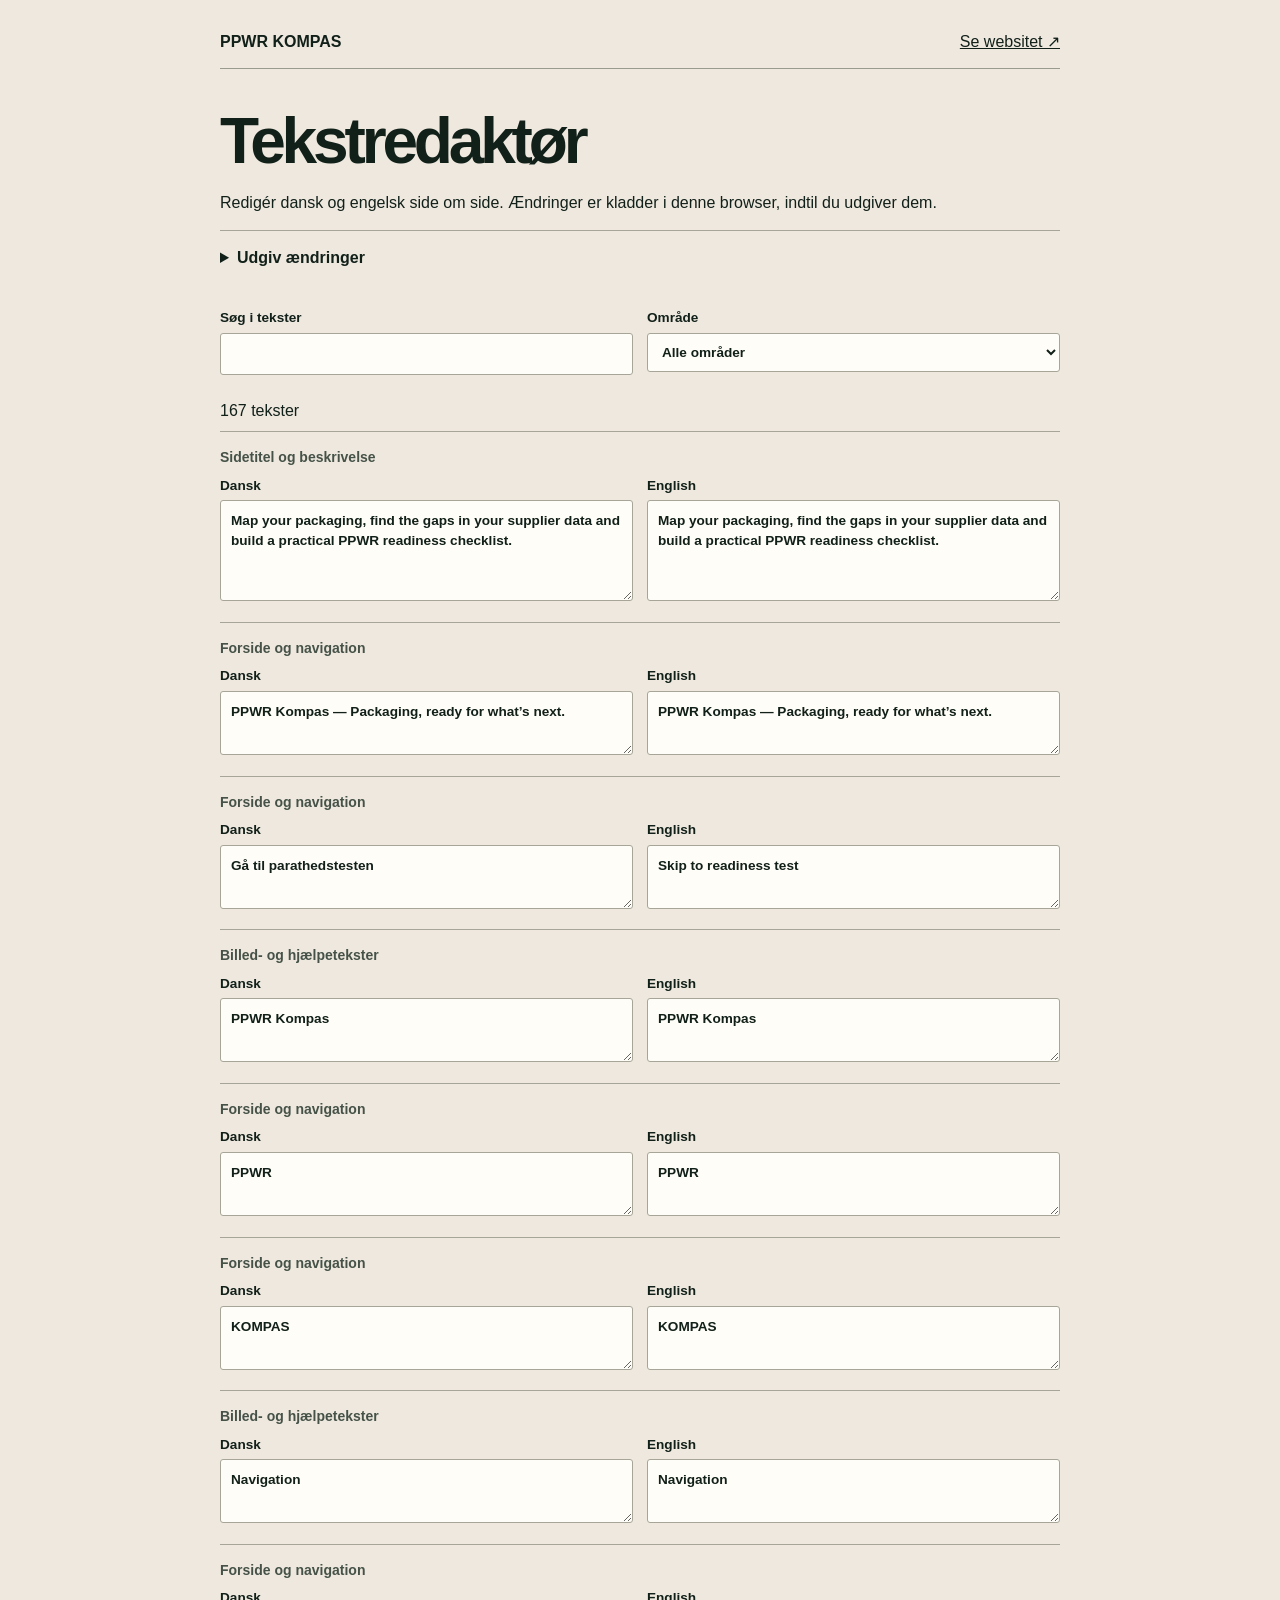
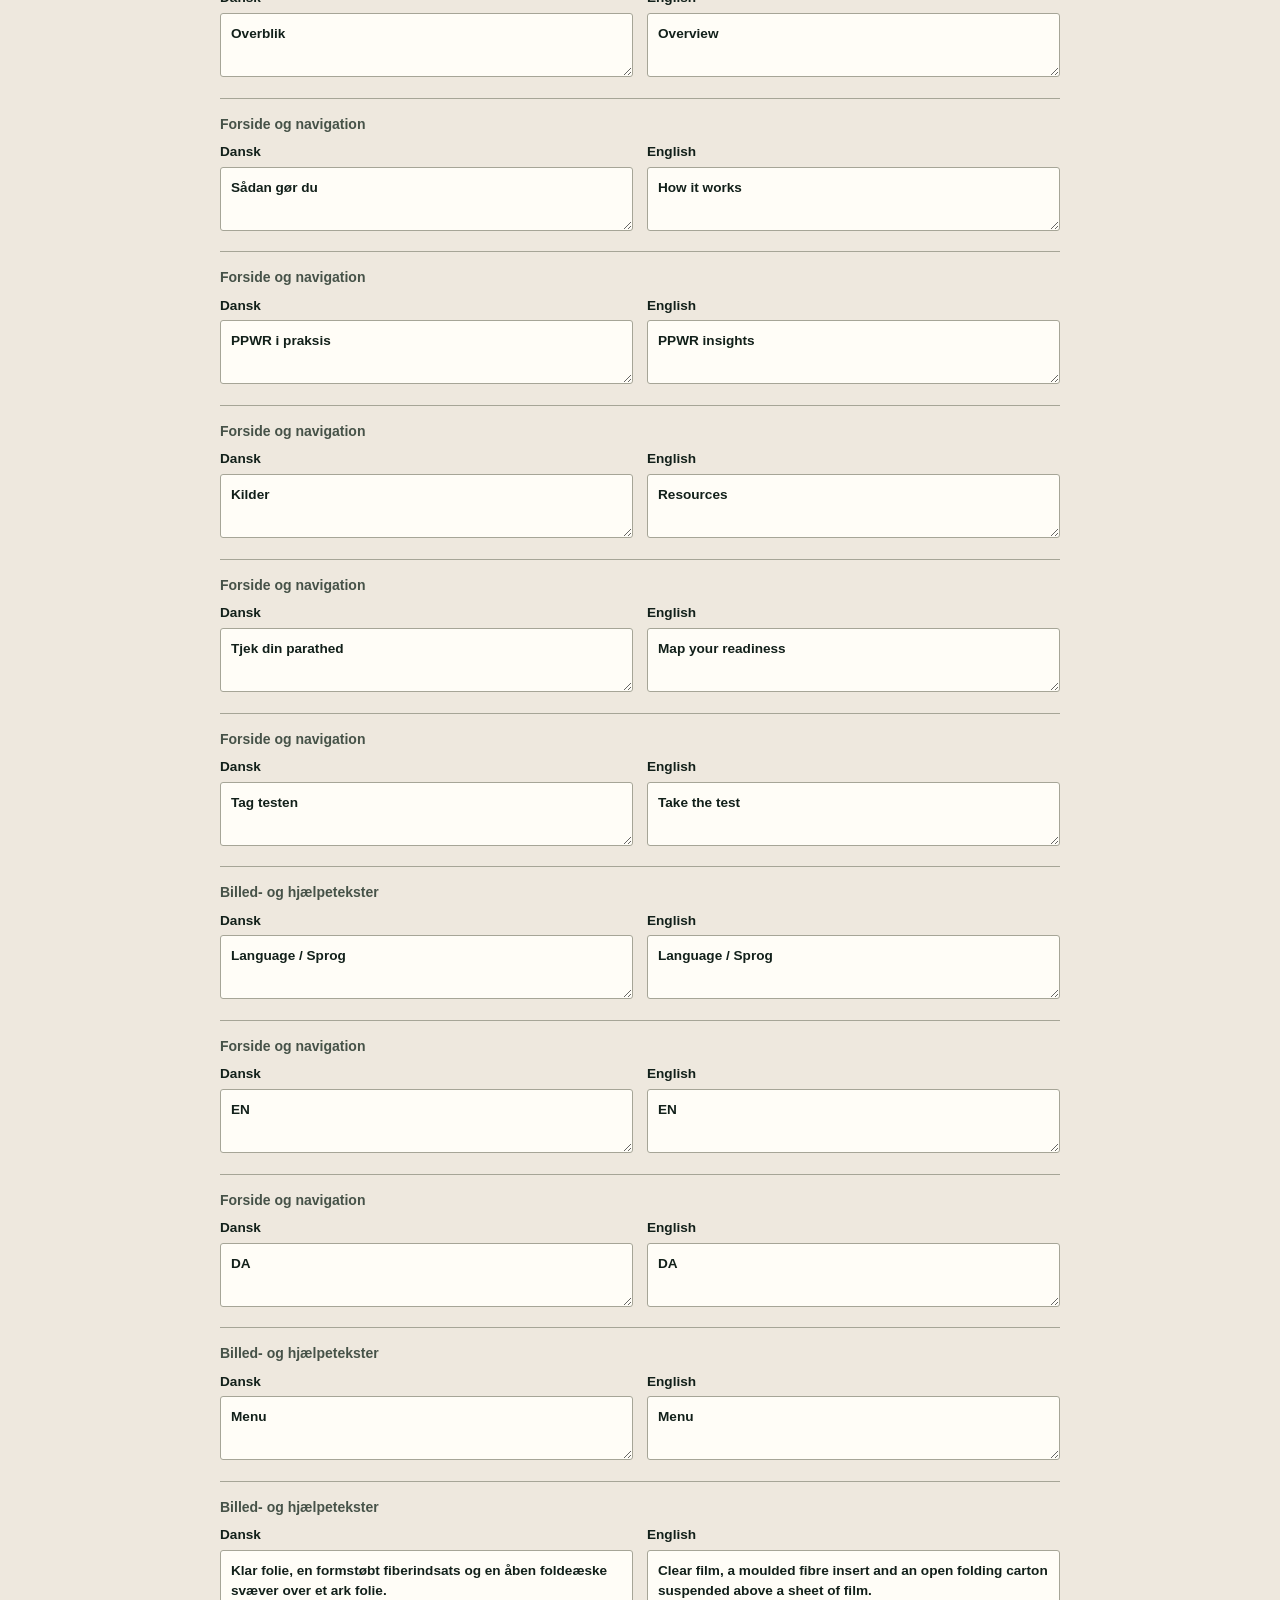
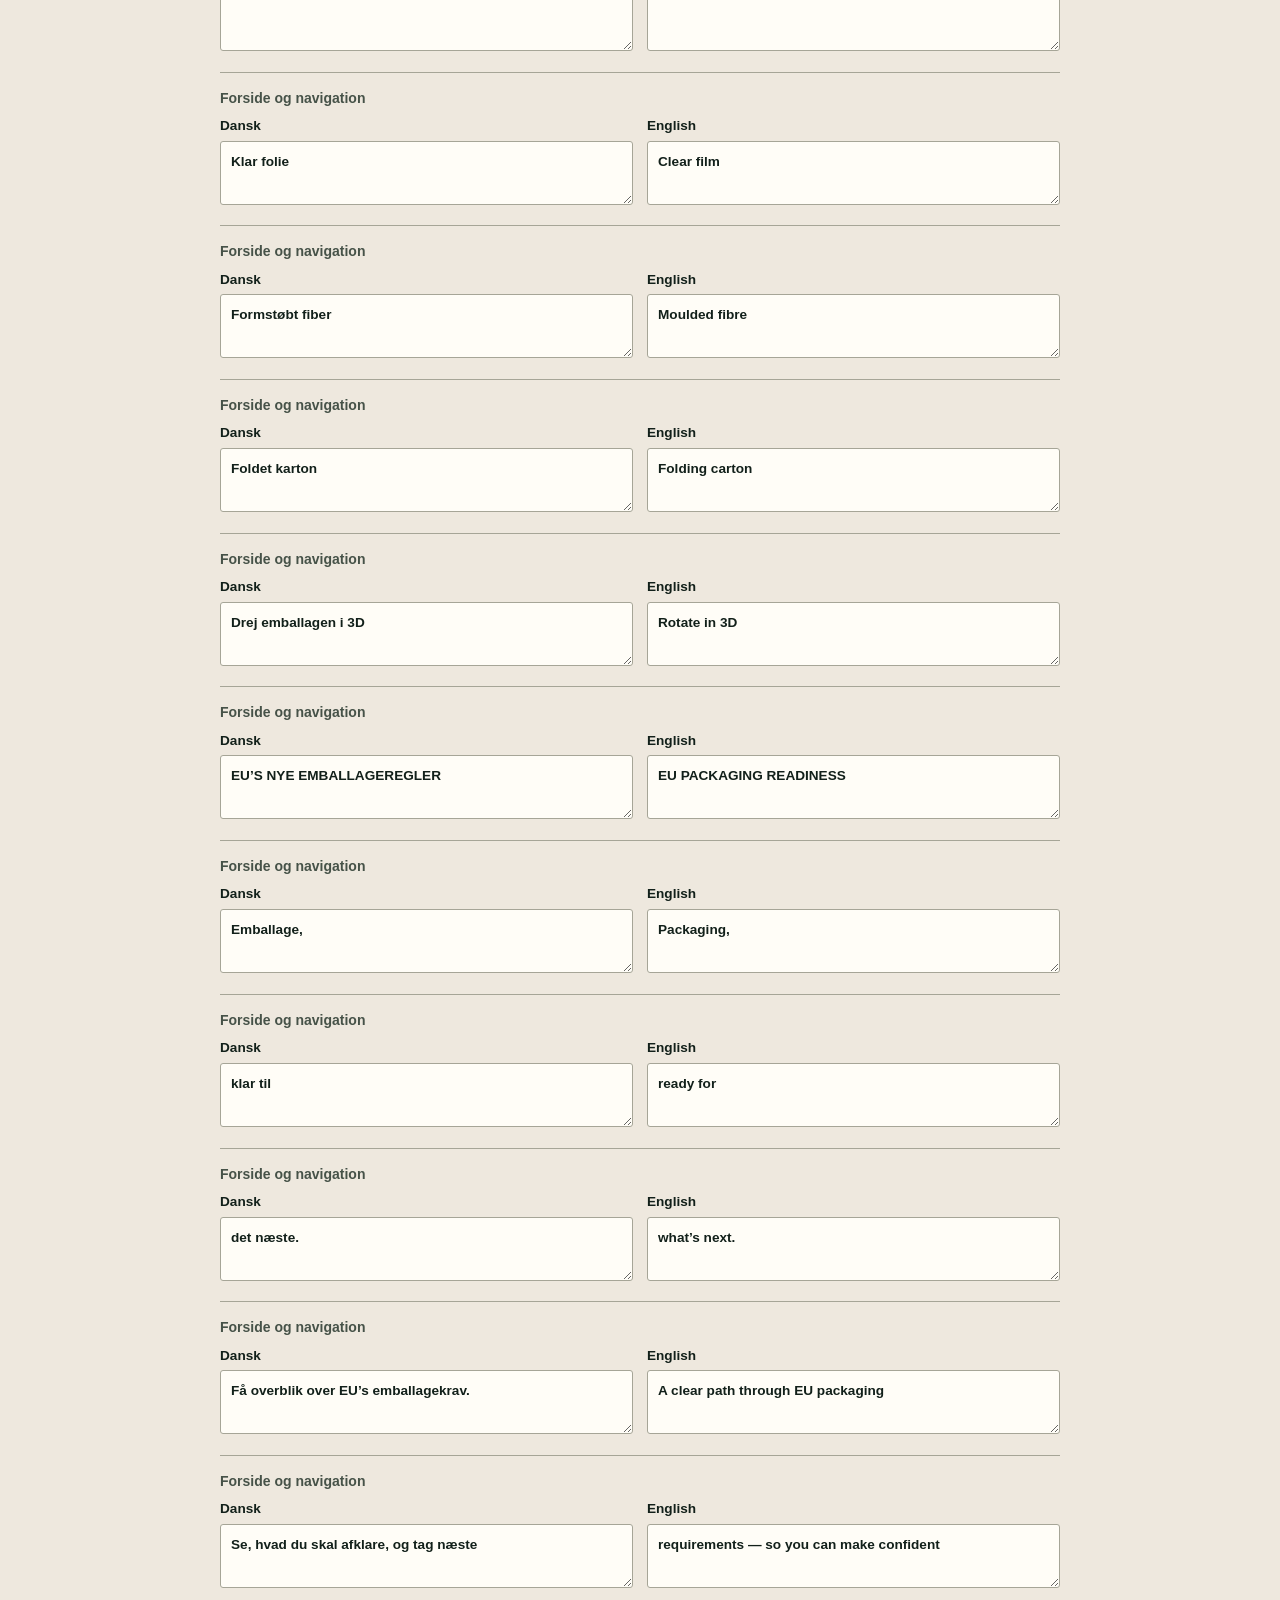
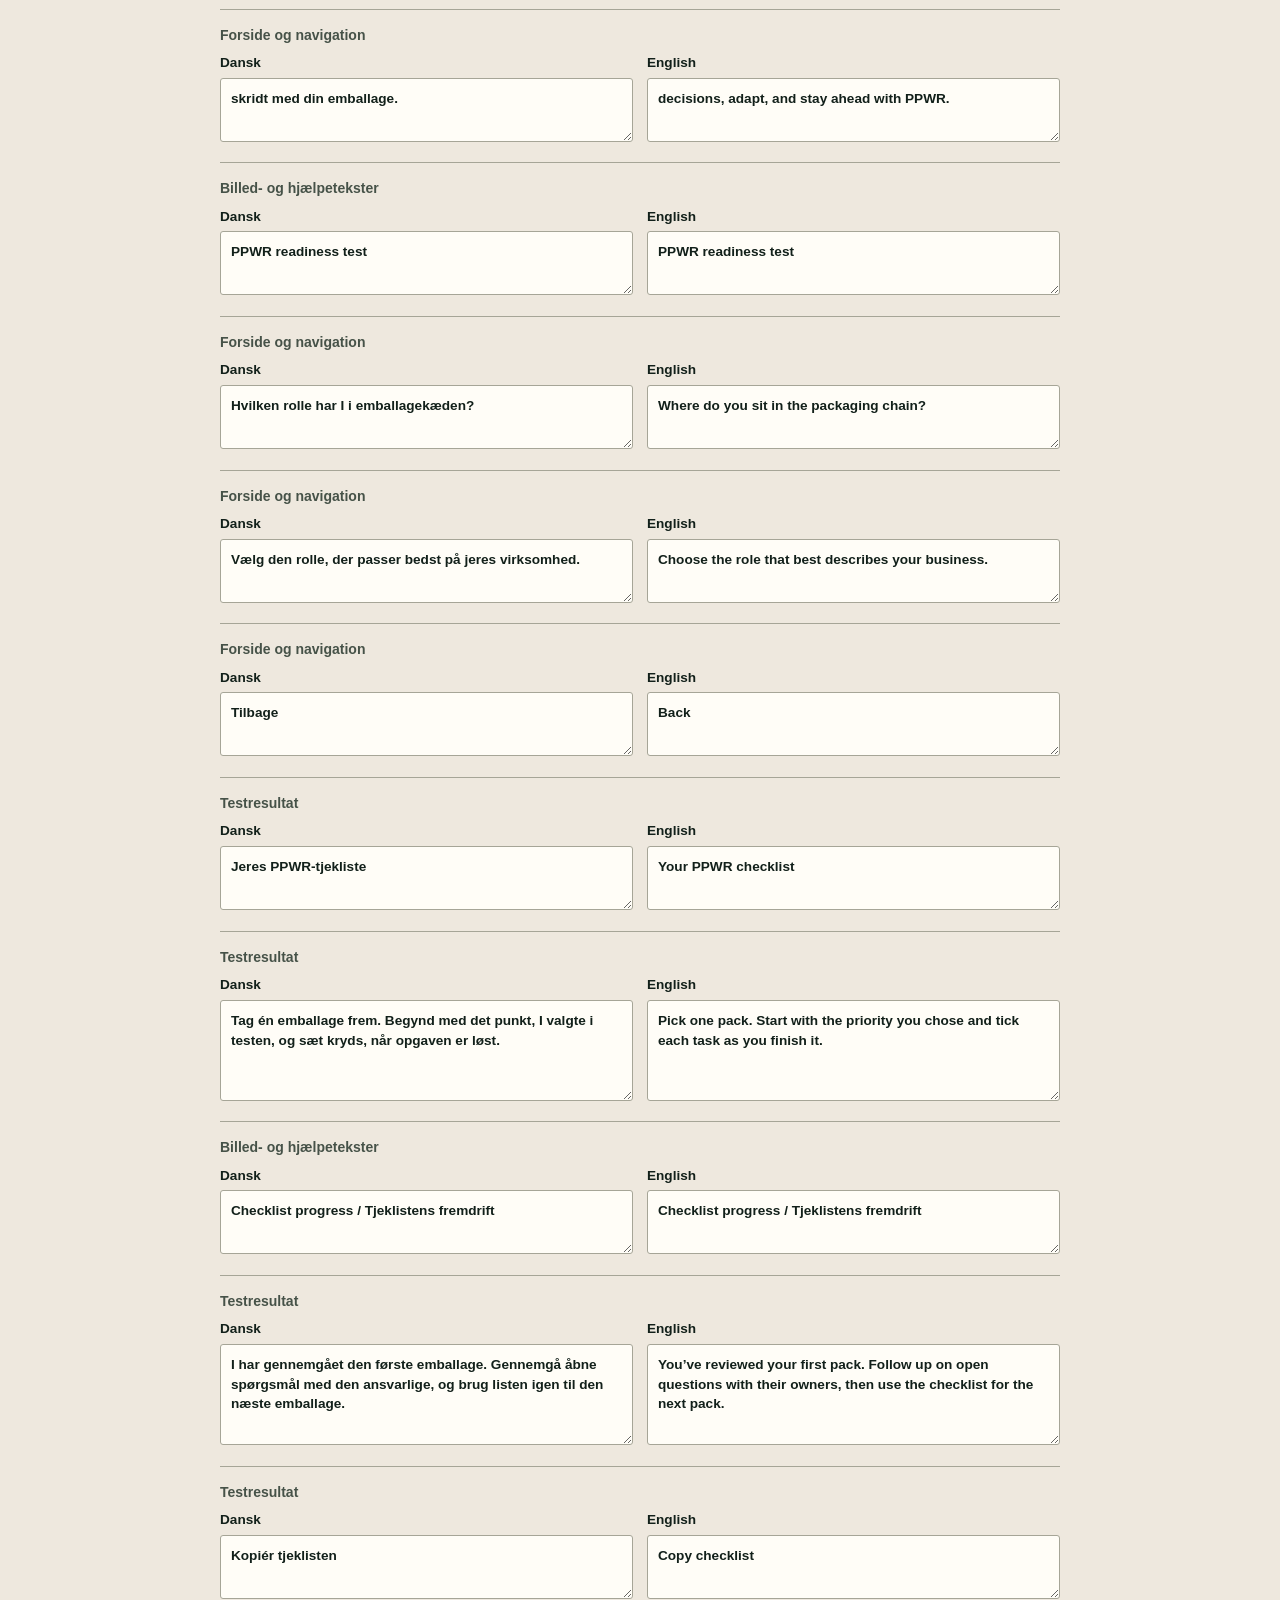
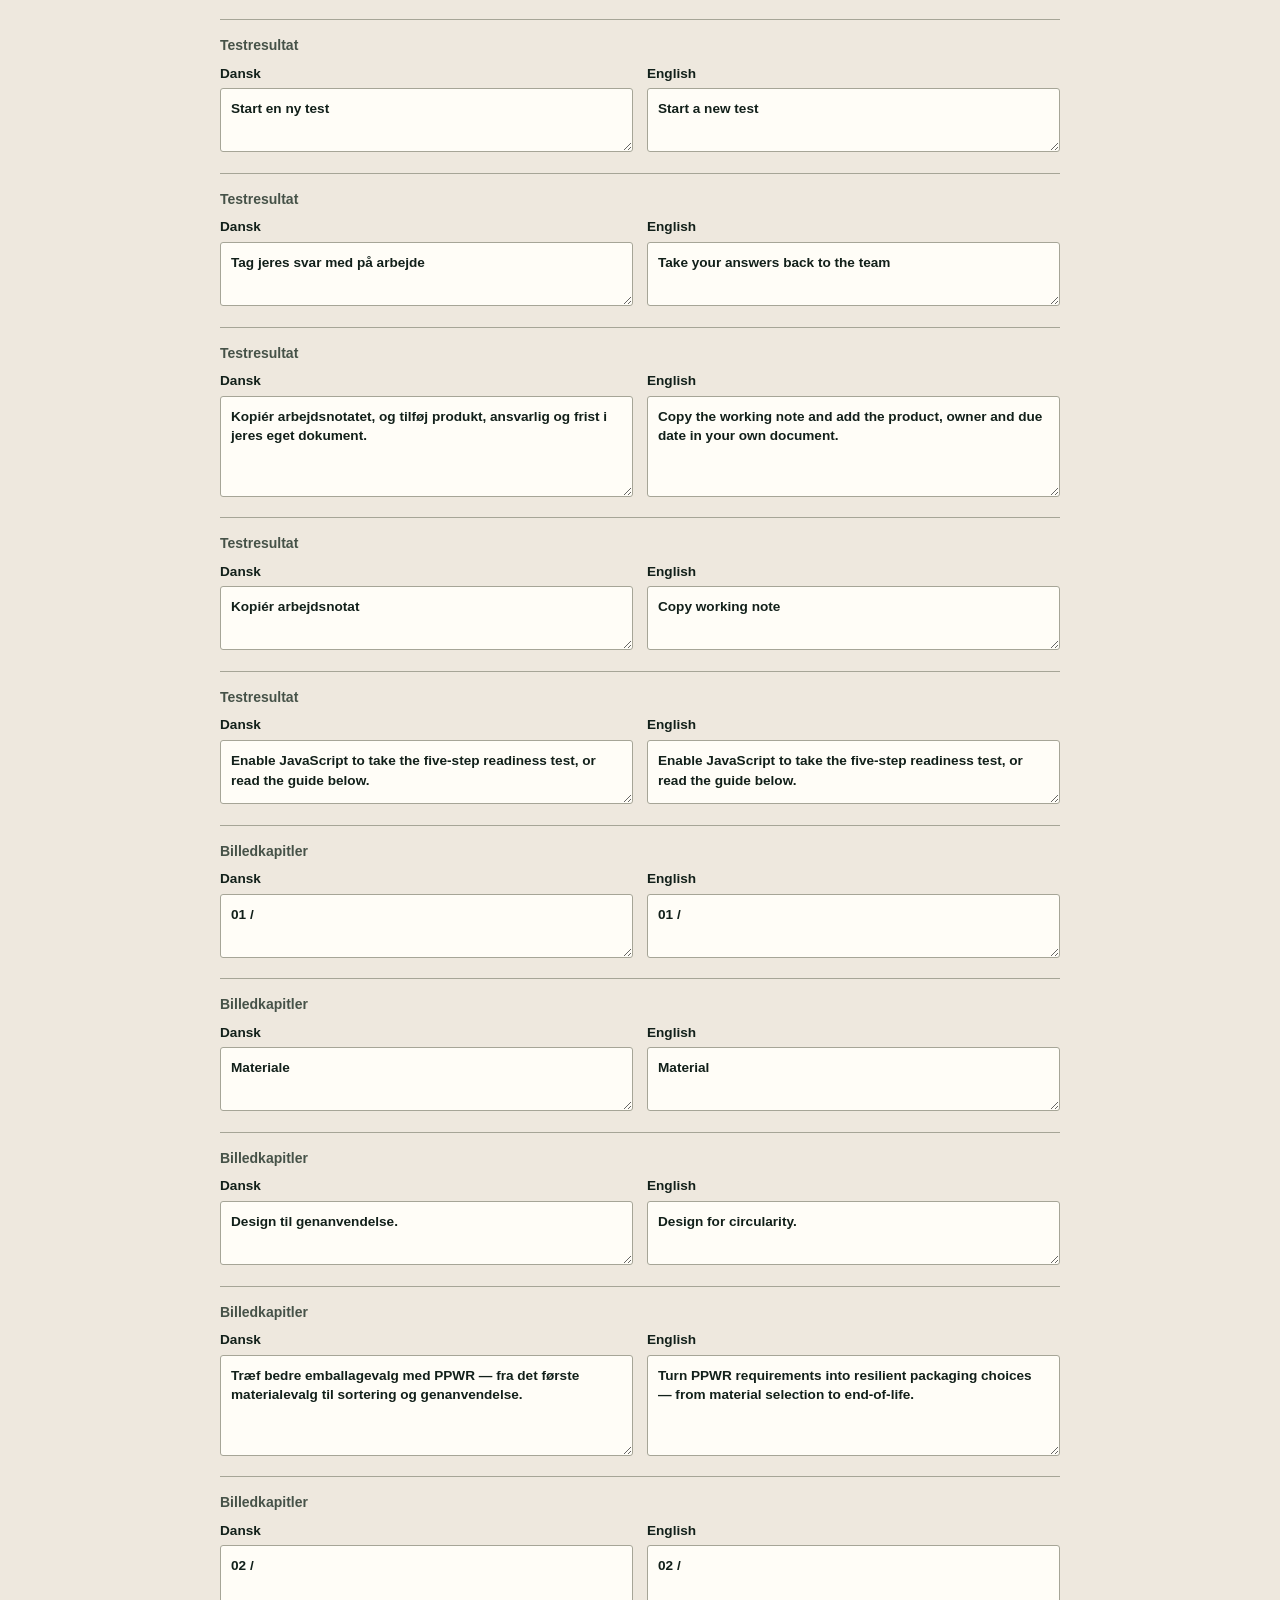
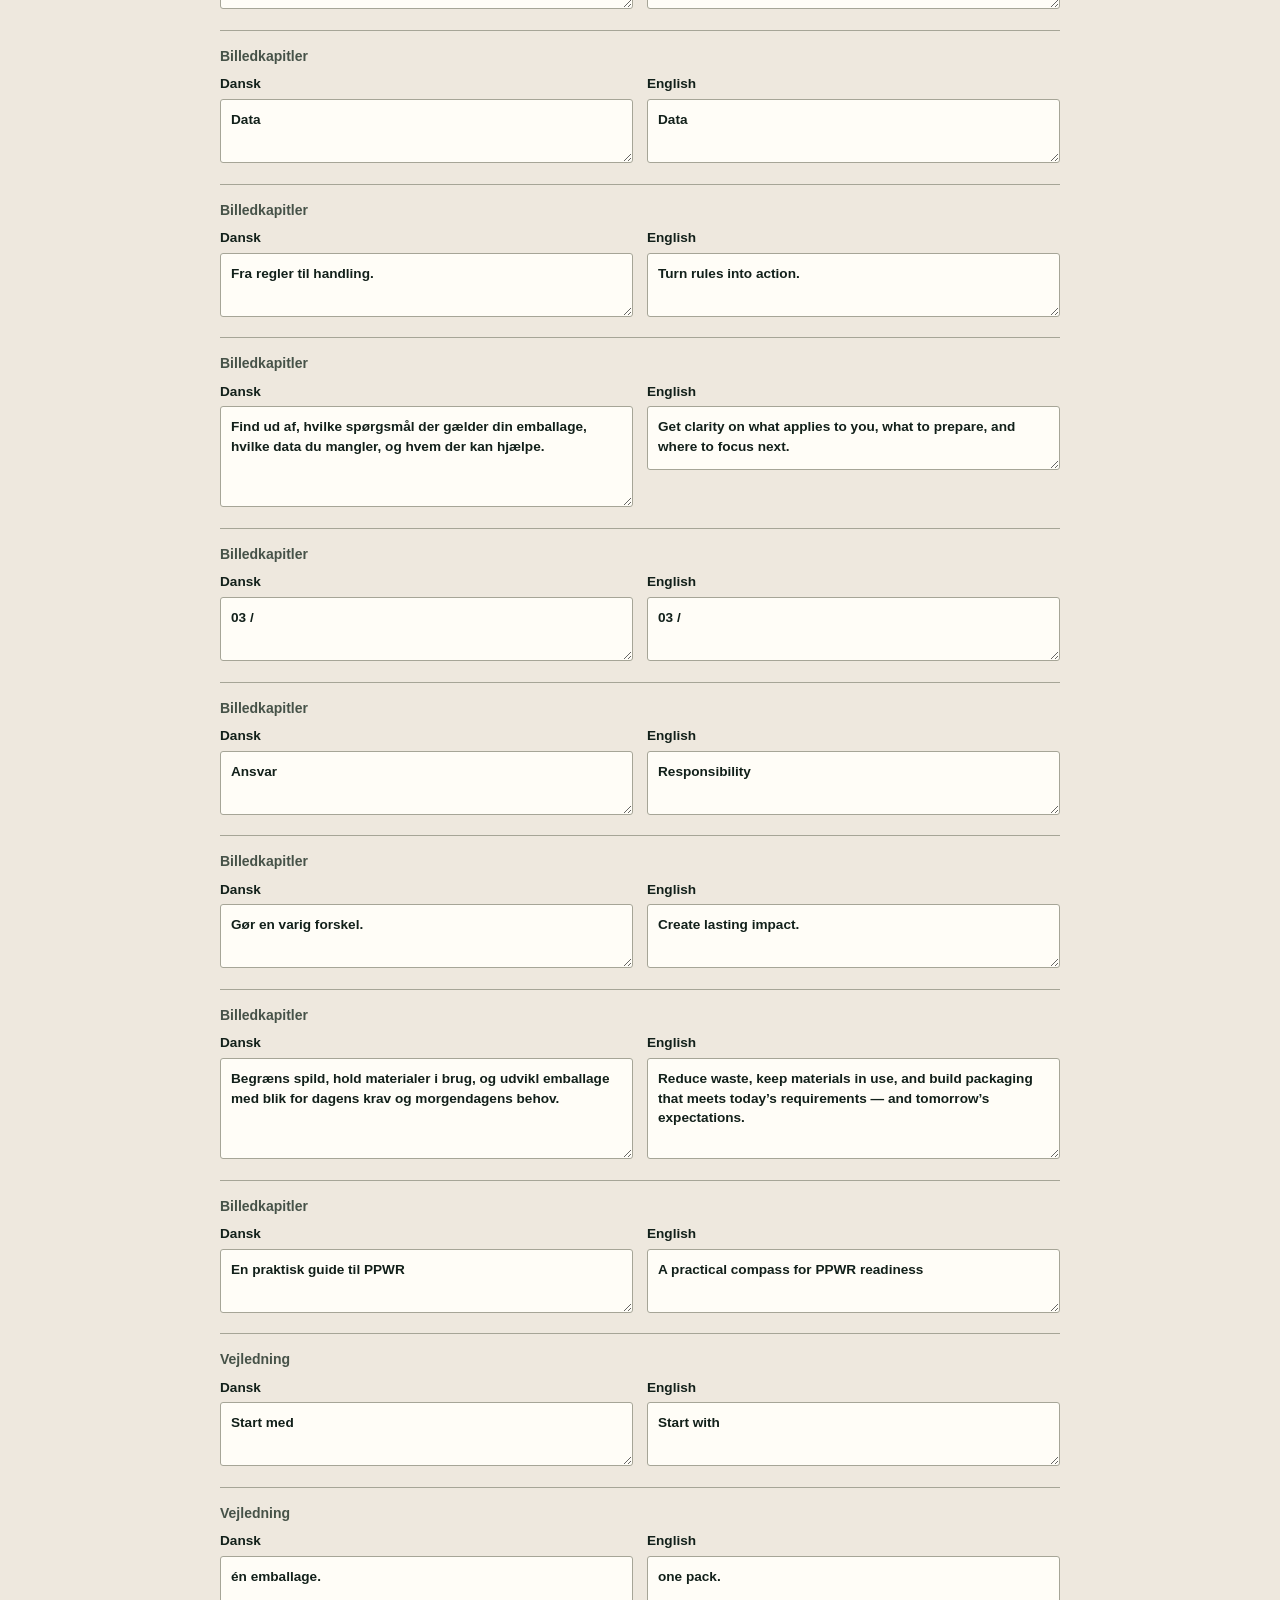
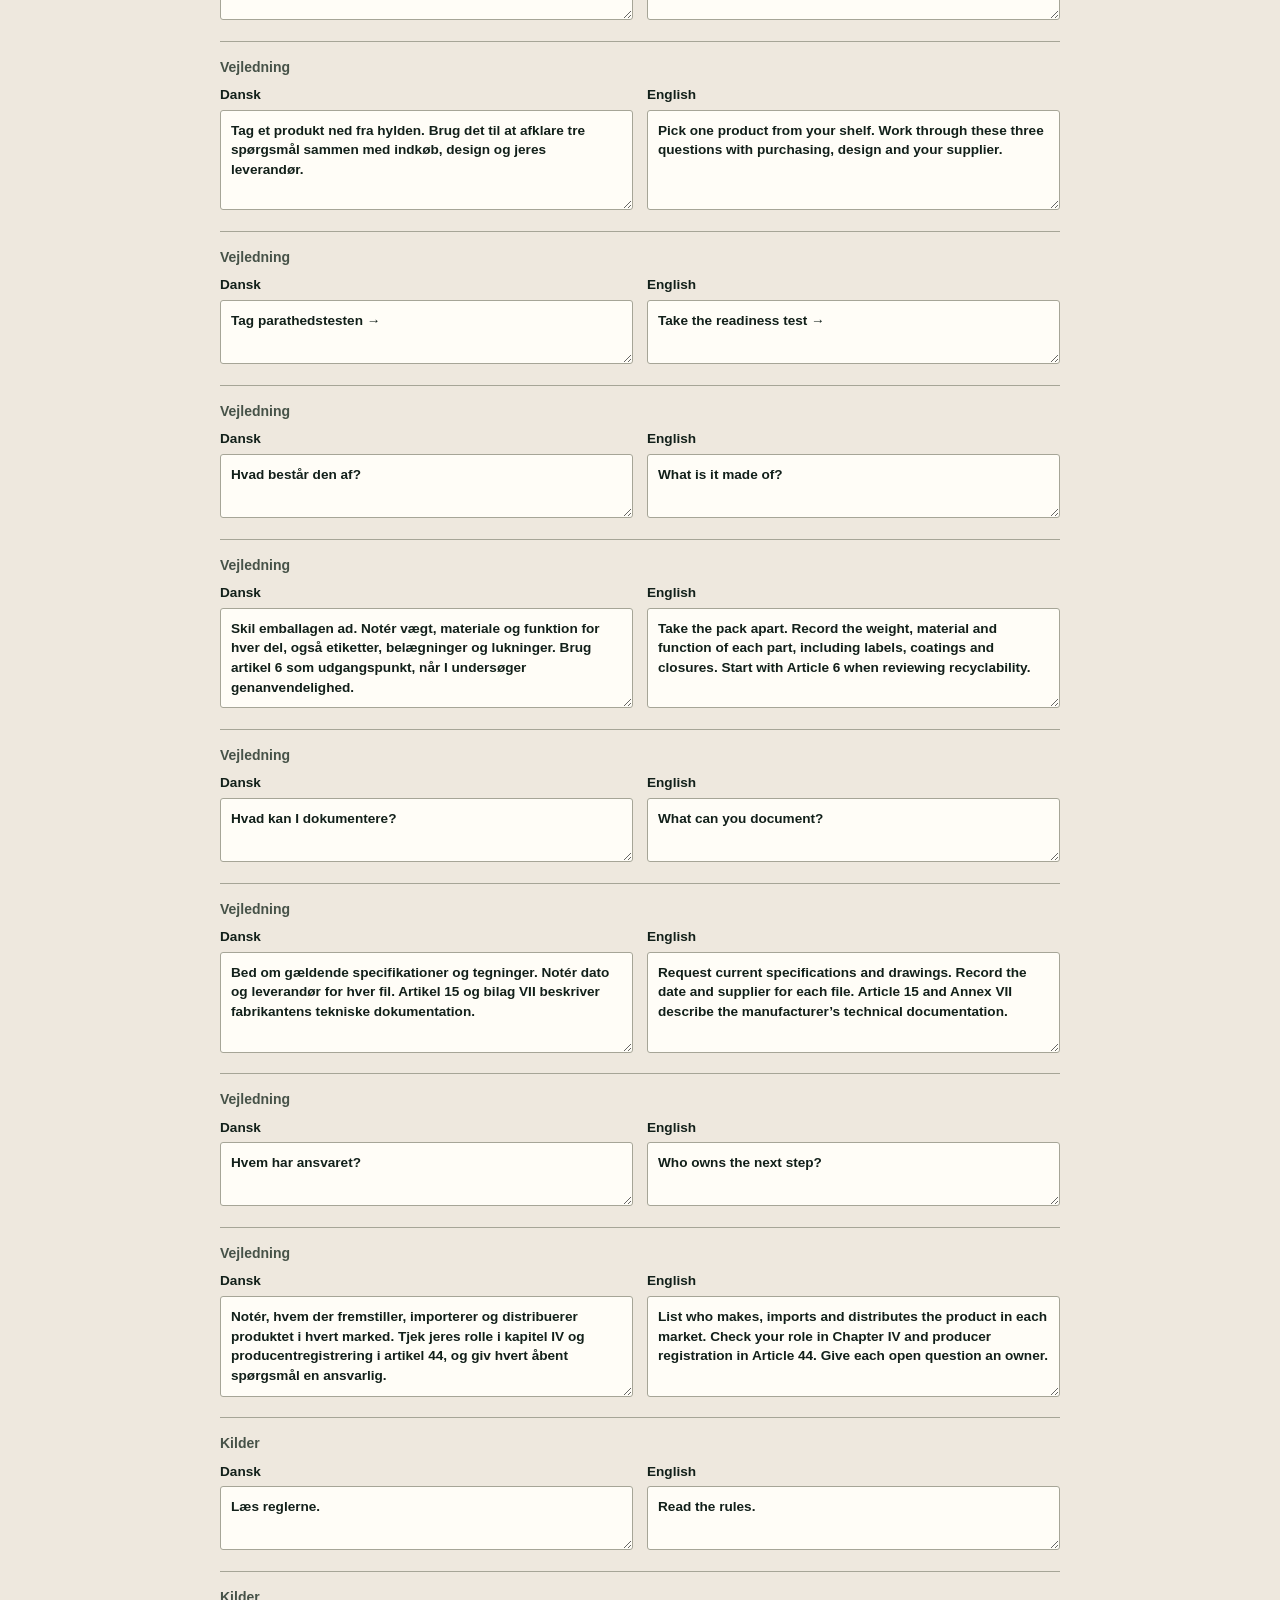
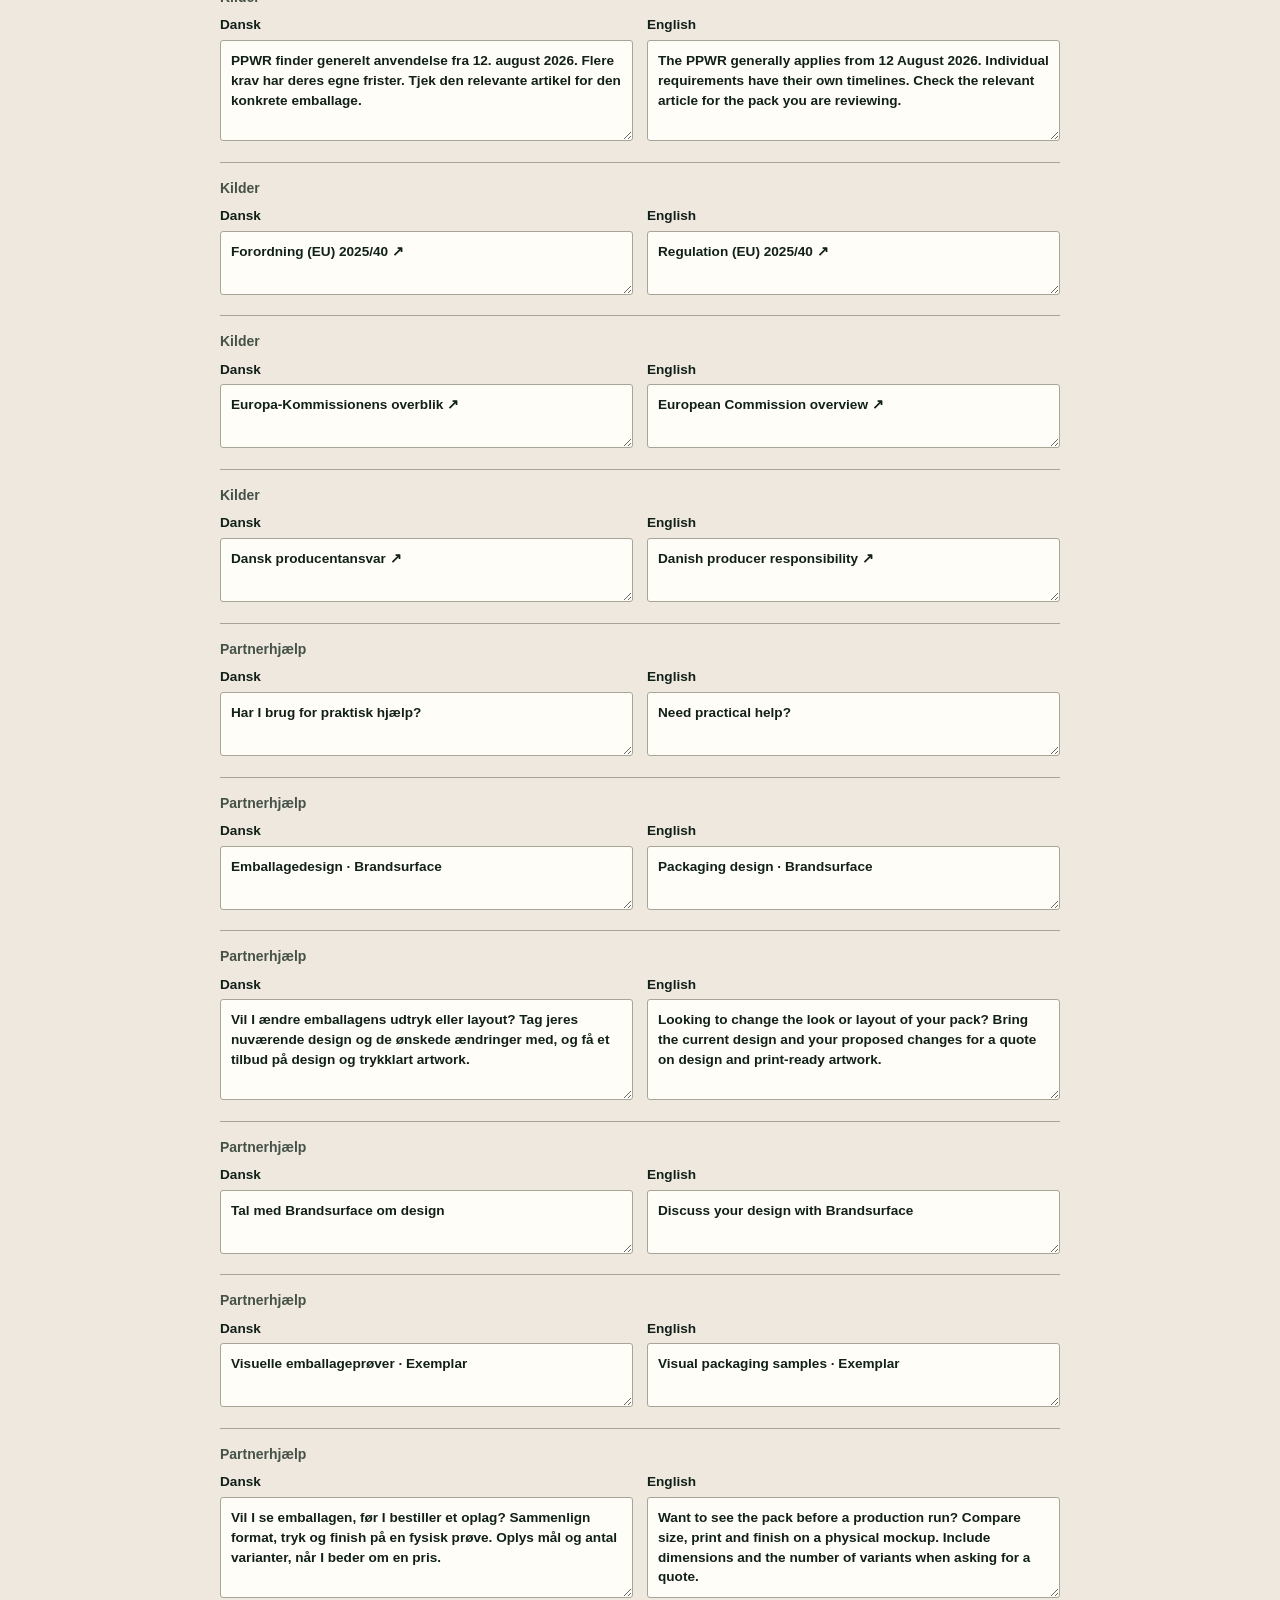
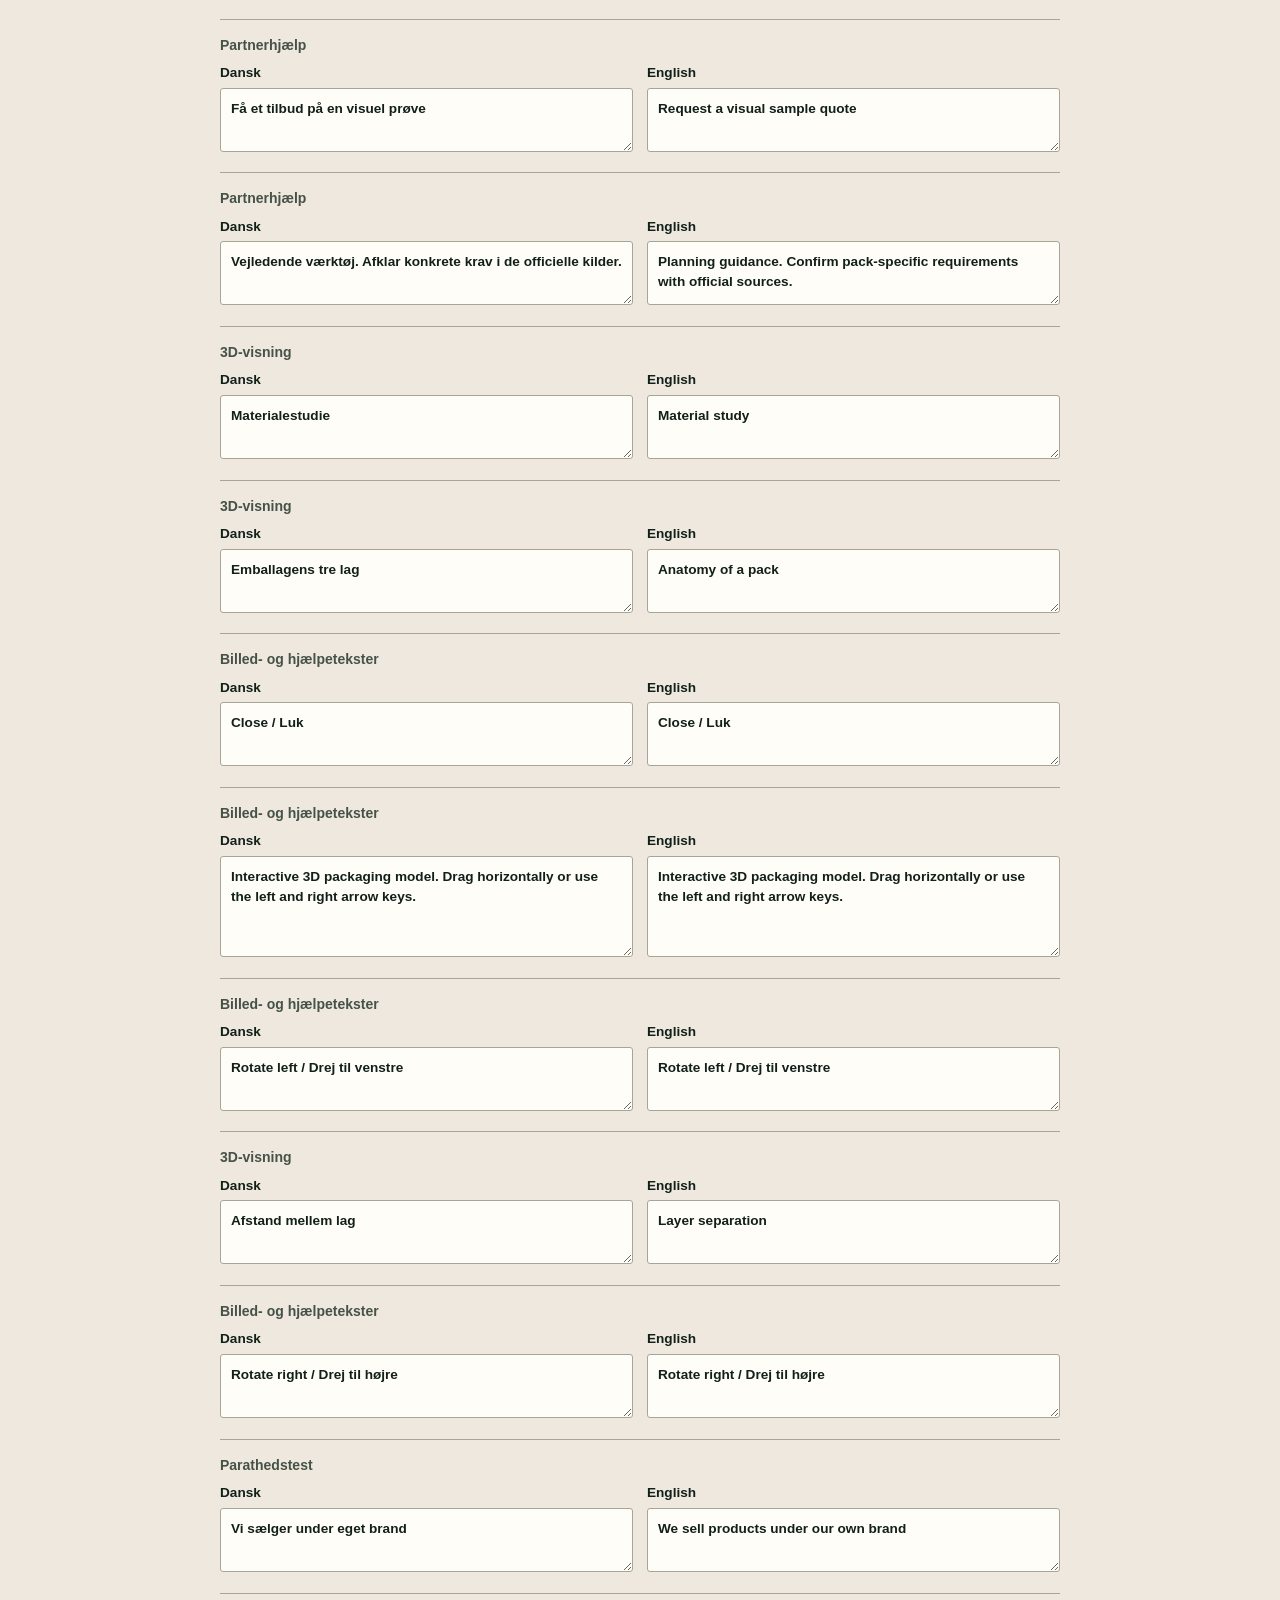
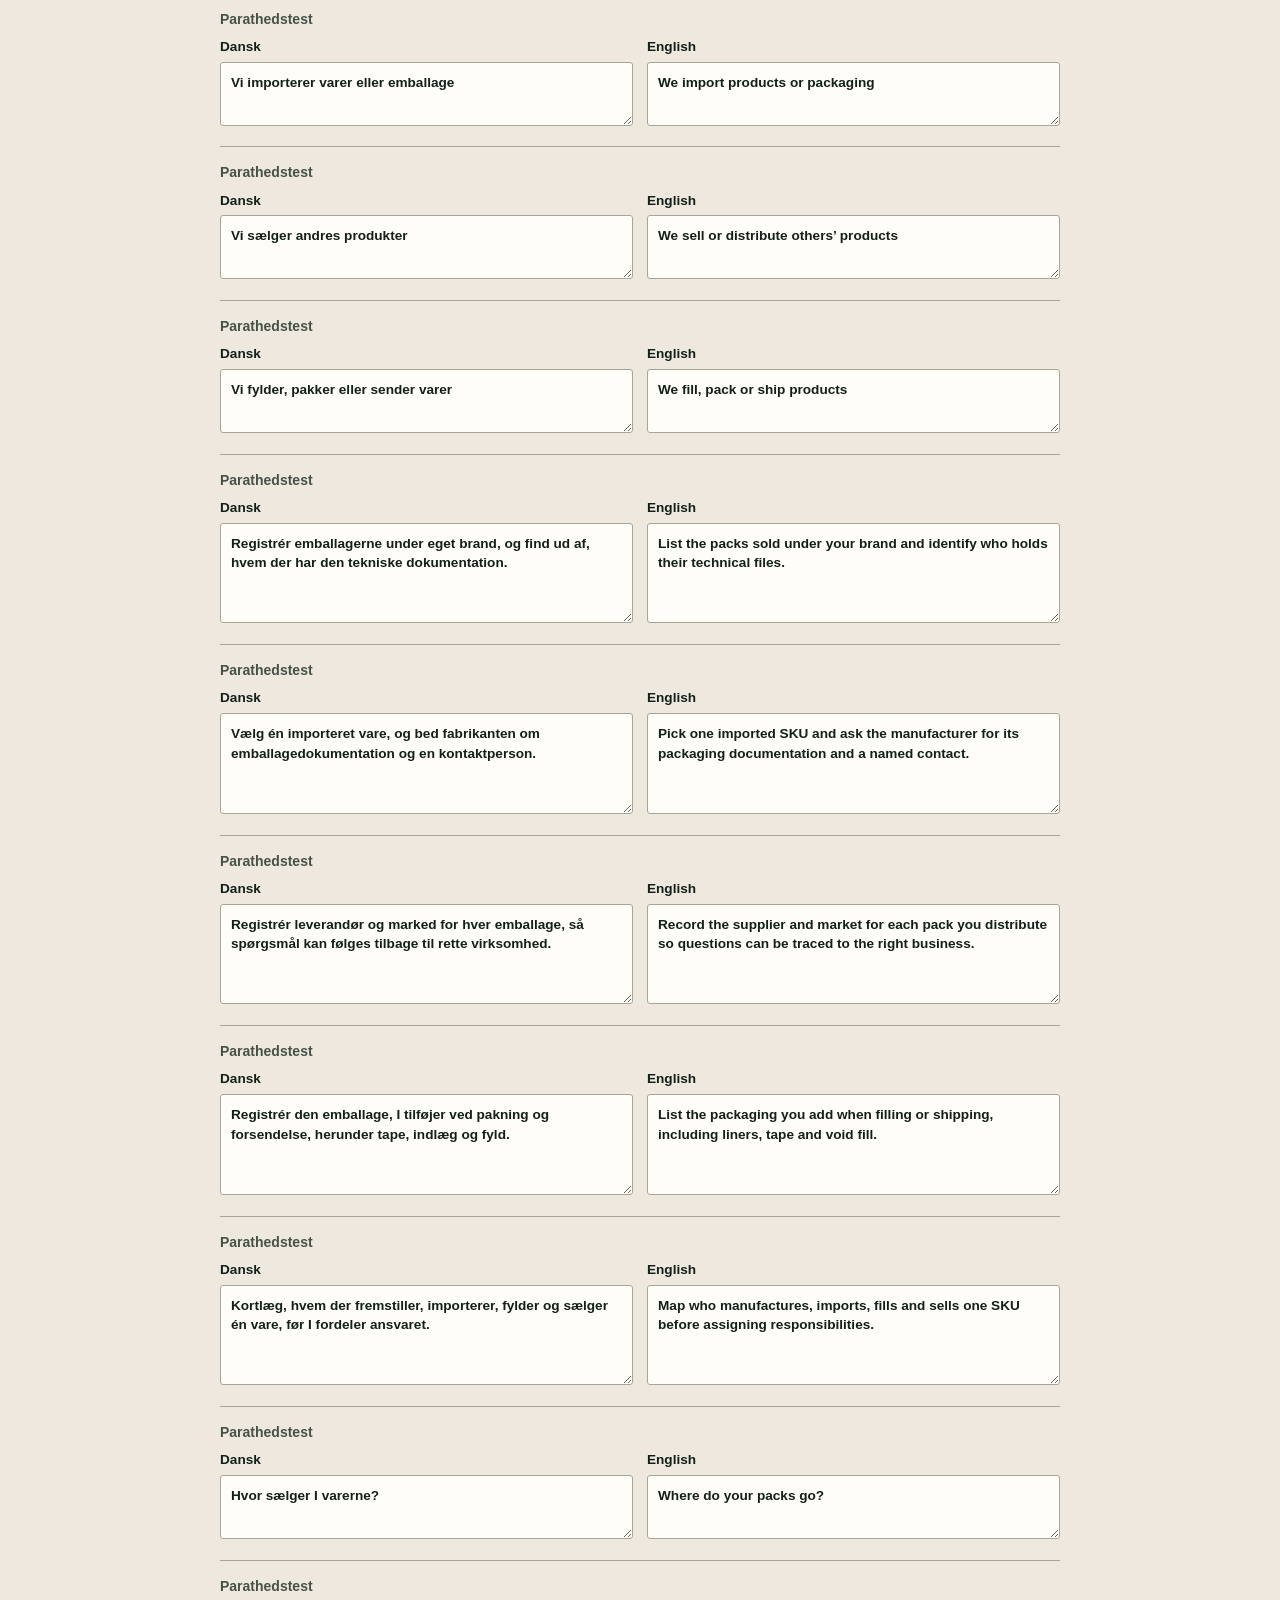
==== admin/index.html @ afa1c0d8 "Add bilingual content catalogue and GitHub-backed text editor" ====
<!doctype html>
<html lang="da"><head><meta charset="utf-8"><meta name="viewport" content="width=device-width,initial-scale=1"><meta name="robots" content="noindex,nofollow"><meta http-equiv="Content-Security-Policy" content="default-src 'self'; connect-src 'self' https://api.github.com; style-src 'self' 'unsafe-inline'; form-action 'none'; base-uri 'none'; object-src 'none'"><title>Tekstredaktør · PPWR Kompas</title>
<style>
*{box-sizing:border-box}body{margin:0;background:#eee8de;color:#12201a;font:16px/1.45 Arial,sans-serif}main{max-width:960px;margin:auto;padding:30px clamp(18px,5vw,60px) 70px}header{border-bottom:1px solid #999b8d;padding-bottom:15px;display:flex;justify-content:space-between}a{color:inherit}h1{font-size:clamp(40px,6vw,64px);letter-spacing:-.065em;line-height:1.05;margin:.6em 0 .25em}p{margin:.6rem 0}label{display:block;font-size:.85rem;font-weight:600}input,select,textarea,button{font:inherit;color:inherit}input,select,textarea{width:100%;margin-top:5px;padding:10px;border:1px solid #a6a597;border-radius:3px;background:#fffdf7}textarea{resize:vertical;min-height:64px}button{min-height:44px;padding:8px 17px;background:#cff500;border:0;border-radius:3px;cursor:pointer}button:disabled{opacity:.5}.filters,.pair{display:grid;grid-template-columns:1fr 1fr;gap:14px}.filters{margin:24px 0}article,details{border-top:1px solid #a6a597;padding:15px 0}article h2{font-size:14px;margin:0 0 8px;color:#465248}details{margin:16px 0}summary{cursor:pointer;font-weight:bold}details button{margin-top:.6rem}#status{font-weight:bold}section[aria-busy=true]{opacity:.65}@media(max-width:600px){.pair,.filters{grid-template-columns:1fr}.filters{gap:8px}}
</style><script defer src="/admin/editor.js"></script></head>
<body><main><header><strong>PPWR KOMPAS</strong><a href="/?lang=da">Se websitet ↗</a></header><h1>Tekstredaktør</h1><p>Redigér dansk og engelsk side om side. Ændringer er kladder i denne browser, indtil du udgiver dem.</p>
<details id="publish"><summary>Udgiv ændringer</summary><p>Brug et GitHub-token begrænset til Brandsurface/Bliv-ppwr-klar med rettigheden Contents: Read and write. Tokenet bruges kun til GitHub og gemmes ikke.</p><label>GitHub-token<input id="token" type="password" autocomplete="off" spellcheck="false"></label><button id="save" disabled>Udgiv på websitet</button></details><p id="status" role="status"></p>
<div class="filters"><label>Søg i tekster<input type="search" id="search"></label><label>Område<select id="group"><option value="">Alle områder</option></select></label></div><p id="count"></p><section id="rows"></section></main></body></html>
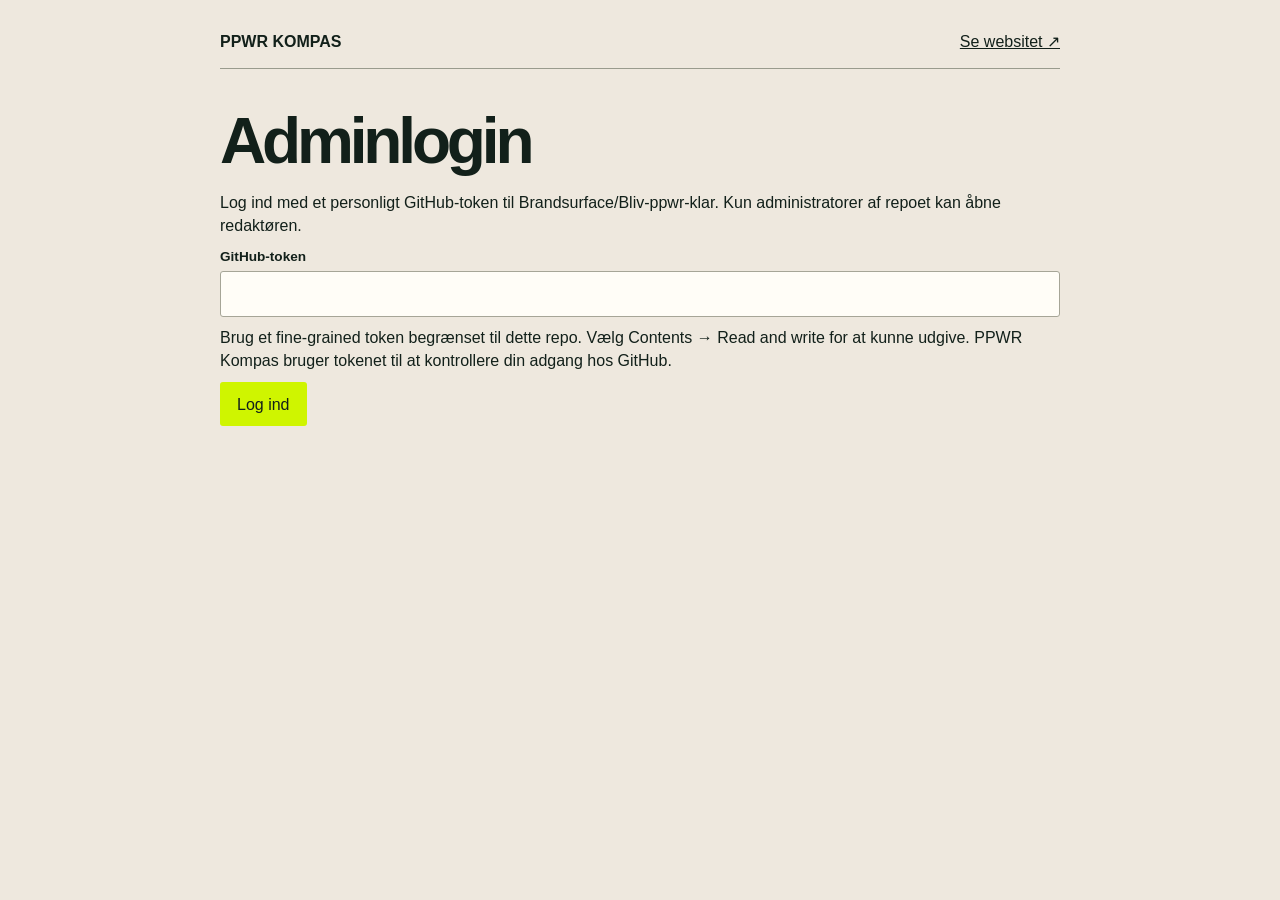
==== commit 83085042: "Require server-verified repository admin login before editing or publishing" ====
--- a/admin/index.html
+++ b/admin/index.html
@@ -1,8 +1,8 @@
 <!doctype html>
-<html lang="da"><head><meta charset="utf-8"><meta name="viewport" content="width=device-width,initial-scale=1"><meta name="robots" content="noindex,nofollow"><meta http-equiv="Content-Security-Policy" content="default-src 'self'; connect-src 'self' https://api.github.com; style-src 'self' 'unsafe-inline'; form-action 'none'; base-uri 'none'; object-src 'none'"><title>Tekstredaktør · PPWR Kompas</title>
+<html lang="da"><head><meta charset="utf-8"><meta name="viewport" content="width=device-width,initial-scale=1"><meta name="robots" content="noindex,nofollow"><meta http-equiv="Content-Security-Policy" content="default-src 'self'; connect-src 'self'; style-src 'self' 'unsafe-inline'; form-action 'none'; base-uri 'none'; object-src 'none'"><title>Adminlogin · PPWR Kompas</title>
 <style>
 *{box-sizing:border-box}body{margin:0;background:#eee8de;color:#12201a;font:16px/1.45 Arial,sans-serif}main{max-width:960px;margin:auto;padding:30px clamp(18px,5vw,60px) 70px}header{border-bottom:1px solid #999b8d;padding-bottom:15px;display:flex;justify-content:space-between}a{color:inherit}h1{font-size:clamp(40px,6vw,64px);letter-spacing:-.065em;line-height:1.05;margin:.6em 0 .25em}p{margin:.6rem 0}label{display:block;font-size:.85rem;font-weight:600}input,select,textarea,button{font:inherit;color:inherit}input,select,textarea{width:100%;margin-top:5px;padding:10px;border:1px solid #a6a597;border-radius:3px;background:#fffdf7}textarea{resize:vertical;min-height:64px}button{min-height:44px;padding:8px 17px;background:#cff500;border:0;border-radius:3px;cursor:pointer}button:disabled{opacity:.5}.filters,.pair{display:grid;grid-template-columns:1fr 1fr;gap:14px}.filters{margin:24px 0}article,details{border-top:1px solid #a6a597;padding:15px 0}article h2{font-size:14px;margin:0 0 8px;color:#465248}details{margin:16px 0}summary{cursor:pointer;font-weight:bold}details button{margin-top:.6rem}#status{font-weight:bold}section[aria-busy=true]{opacity:.65}@media(max-width:600px){.pair,.filters{grid-template-columns:1fr}.filters{gap:8px}}
 </style><script defer src="/admin/editor.js"></script></head>
-<body><main><header><strong>PPWR KOMPAS</strong><a href="/?lang=da">Se websitet ↗</a></header><h1>Tekstredaktør</h1><p>Redigér dansk og engelsk side om side. Ændringer er kladder i denne browser, indtil du udgiver dem.</p>
-<details id="publish"><summary>Udgiv ændringer</summary><p>Brug et GitHub-token begrænset til Brandsurface/Bliv-ppwr-klar med rettigheden Contents: Read and write. Tokenet bruges kun til GitHub og gemmes ikke.</p><label>GitHub-token<input id="token" type="password" autocomplete="off" spellcheck="false"></label><button id="save" disabled>Udgiv på websitet</button></details><p id="status" role="status"></p>
-<div class="filters"><label>Søg i tekster<input type="search" id="search"></label><label>Område<select id="group"><option value="">Alle områder</option></select></label></div><p id="count"></p><section id="rows"></section></main></body></html>
+<body><main><header><strong>PPWR KOMPAS</strong><a href="/?lang=da">Se websitet ↗</a></header><div id="login"><h1>Adminlogin</h1><p>Log ind med et personligt GitHub-token til Brandsurface/Bliv-ppwr-klar. Kun administratorer af repoet kan åbne redaktøren.</p>
+<form id="login-form" method="post"><label for="token">GitHub-token</label><input id="token" type="password" autocomplete="off" spellcheck="false" required><p>Brug et fine-grained token begrænset til dette repo. Vælg Contents → Read and write for at kunne udgive. PPWR Kompas bruger tokenet til at kontrollere din adgang hos GitHub.</p><button id="sign-in">Log ind</button></form></div>
+<div id="editor"></div><p id="status" role="status"></p></main></body></html>
